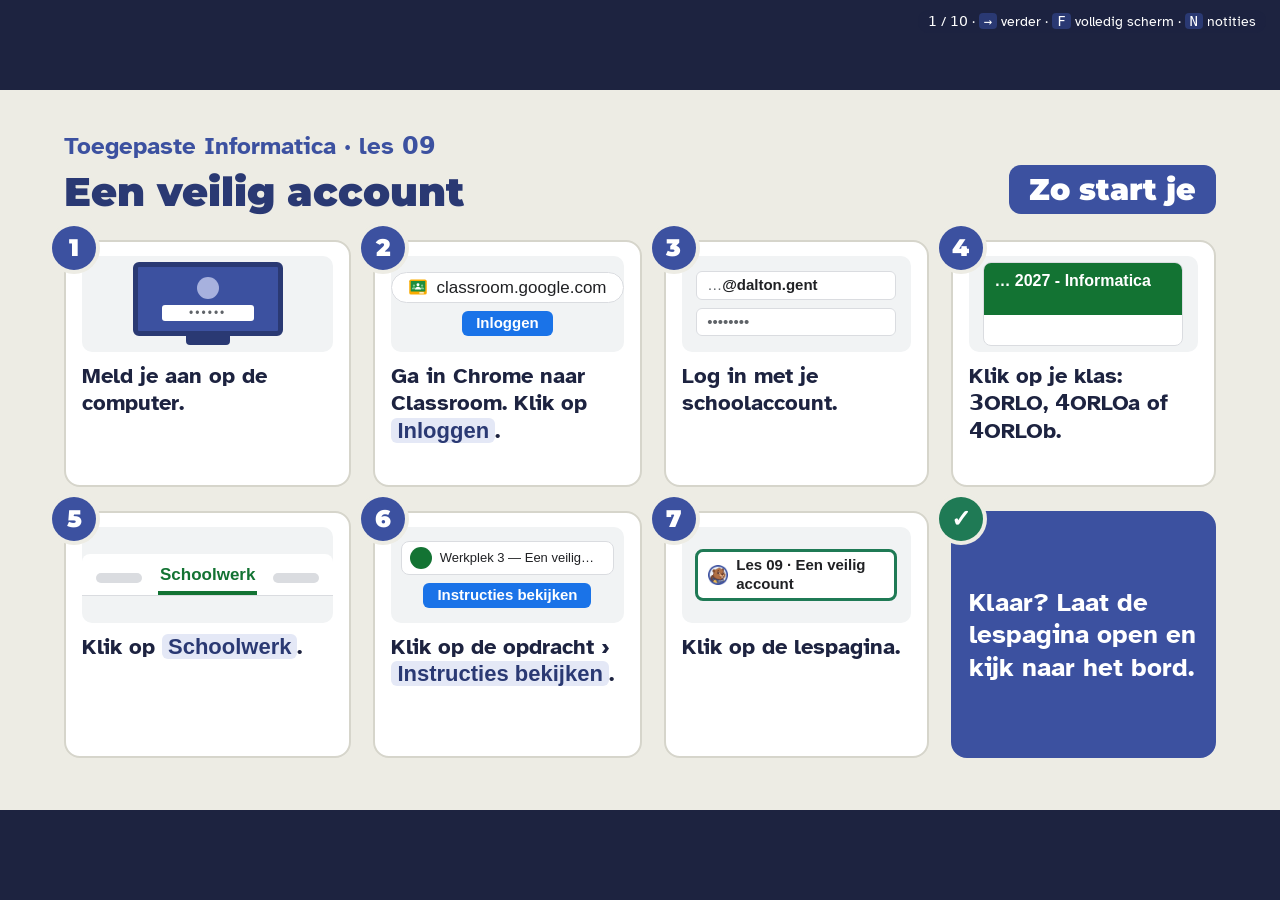
==== presentatie.html @ b1b0ea6b "Les 09 ORLO: Een veilig account (Werkplek 3) Co-Authored-By: Claude Sonnet 5.5 <noreply@anthropic.co" ====
<!DOCTYPE html>
<html lang="nl-BE">
<head>
  <meta charset="UTF-8">
  <meta name="viewport" content="width=device-width, initial-scale=1">
  <title>Een veilig account · dia's · NovaDepot</title>
  <link rel="icon" href="assets/novadepot-icon.svg" type="image/svg+xml">
  <link rel="stylesheet" href="css/slides.css">
  <style>
    .mono { font-family: "Courier New", monospace; font-size: 25px; font-weight: 700; }
    .qhead { font-size: 30px; font-weight: 700; margin: 0 0 6px; }
    .qcol .opt { font-size: 26px; padding: 8px 16px; }
    .qcol .opt .n { width: 46px; height: 46px; font-size: 24px; }
    .steps2 { columns: 2; column-gap: 40px; margin: 0; }
    .steps2 li { font-size: 25px; margin-bottom: 6px; break-inside: avoid; }
    .klok { font-size: 22px; color: #4D5573; }
    .compact .two { flex: 0 0 auto; }
    .compact .panel p { margin-bottom: 10px; }
    .compact .panel p:last-child { margin-bottom: 0; }
    .steps1 { margin: 0; padding-left: 1.2em; }
    .steps1 li { font-size: 27px; margin-bottom: 14px; }
    .steps1 li:last-child { margin-bottom: 0; }
    .toets-foto { width: 100%; height: auto; border-radius: 12px; border: 2px solid #D6D5CB; display: block; }
    .lbl { font-weight: 700; font-size: 22px !important; margin: 0 0 10px; color: var(--navy-deep); }
    .lbl { font-weight: 700; font-size: 22px !important; margin: 0 0 10px; color: var(--navy-deep); }
    .vraag { font-size: 28px !important; font-weight: 700; margin: 0 0 12px; }
    .vond { list-style: none; padding: 0 !important; margin: 0 0 14px; display: grid; gap: 10px; }
    .vond li { display: grid; grid-template-columns: 56px 1fr; gap: 16px; align-items: center; background: #fff; border: 2px solid #D6D5CB; border-radius: 14px; padding: 10px 18px; font-size: 27px !important; margin: 0 !important; }
    .vond .nr { width: 46px; height: 46px; border-radius: 50%; background: var(--navy); color: #fff; font-weight: 700; font-size: 24px; display: flex; align-items: center; justify-content: center; }
    .cijfers { display: grid; grid-template-columns: repeat(3, 1fr); gap: 16px; text-align: center; }
    .cijfers b { display: block; font-family: "Montserrat", Arial, sans-serif; font-size: 54px; line-height: 1.1; }
    .cijfers span { display: block; font-size: 22px; line-height: 1.25; }
    .briefje { display: inline-block; background: #FFE66D; box-shadow: 0 3px 6px rgba(0,0,0,.3); transform: rotate(-2deg); padding: 8px 18px; font-family: "Courier New", monospace; font-weight: 700; font-size: 34px; color: #1F1F1F; }
    .pw { font-family: "Courier New", monospace; font-weight: 700; font-size: 28px; background: #fff; border: 3px solid var(--navy); border-radius: 12px; padding: 4px 14px; display: inline-block; margin: 0 0 8px; }
    .pw.zin { font-size: 27px; }
    .rood { color: #A0372A; font-weight: 700; }
    .groen { color: #1F7A55; font-weight: 700; }
    .sloten { display: grid; gap: 8px; margin: 0; padding: 0 !important; list-style: none; }
    .sloten li { font-size: 25px !important; margin: 0 !important; background: #fff; border: 2px solid #D6D5CB; border-radius: 12px; padding: 8px 16px; }
    .sloten b { color: var(--navy-deep); }
    .dev { background: #fff; border: 2px solid #D6D5CB; border-radius: 12px; font-family: Arial, sans-serif; font-size: 22px; }
    .dev .kop { padding: 8px 16px; font-weight: 700; border-bottom: 2px solid #E1E3EC; }
    .dev .rij { display: flex; align-items: center; gap: 14px; padding: 10px 16px; border-bottom: 1px solid #EEF0F5; }
    .dev .rij:last-child { border-bottom: 0; }
    .dev .ic { width: 30px; height: 22px; border: 3px solid #5F6368; border-radius: 4px; flex: none; }
    .dev .ic.tel { width: 18px; height: 28px; }
    .dev .bal { flex: 1; display: grid; gap: 6px; }
    .dev .bal i { display: block; height: 10px; border-radius: 5px; background: #CBD0DA; width: 55%; }
    .dev .bal i + i { width: 30%; background: #E1E3EC; }
    .dev .nu { font-size: 18px; color: #137333; font-weight: 700; }
    .toets { display: inline-block; font-family: Arial, sans-serif; font-weight: 700; font-size: 34px; border: 3px solid #8B8FA3; border-bottom-width: 7px; border-radius: 12px; background: #fff; padding: 2px 22px; }
  </style>
</head>
<body>
<div class="hud"><span id="counter"></span> · <kbd>→</kbd> verder · <kbd>F</kbd> volledig scherm · <kbd>N</kbd> notities</div>
<div class="deck"><div class="stage">

<!-- 1 · vaste startdia -->
<section class="slide start">
  <div class="start-kop">
    <div>
      <p class="kicker">Toegepaste Informatica · les 09</p>
      <h1>Een veilig account</h1>
    </div>
    <span class="start-zo">Zo start je</span>
  </div>
  <ol class="startroute">
    <li><div class="sr-beeld"><div class="pc-scherm"><span class="pc-avatar"></span><span class="pc-veld">••••••</span></div><div class="pc-voet"></div></div><span class="sr-tekst">Meld je aan op de computer.</span></li>
    <li><div class="sr-beeld"><span class="url-balk"><img class="logo" src="assets/logos/classroom.svg" alt="">classroom.google.com</span><span class="url-knop">Inloggen</span></div><span class="sr-tekst">Ga in Chrome naar Classroom. Klik op <span class="knop">Inloggen</span>.</span></li>
    <li><div class="sr-beeld"><span class="login-veld">…<b>@dalton.gent</b></span><span class="login-veld">••••••••</span></div><span class="sr-tekst">Log in met je schoolaccount.</span></li>
    <li><div class="sr-beeld"><div class="lesgroep"><span class="lesgroep-kop">… 2027 - Informatica</span></div></div><span class="sr-tekst">Klik op je klas: 3ORLO, 4ORLOa of 4ORLOb.</span></li>
    <li><div class="sr-beeld"><div class="tabs"><span class="tab-grijs"></span><span class="tab-aan">Schoolwerk</span><span class="tab-grijs"></span></div></div><span class="sr-tekst">Klik op <span class="knop">Schoolwerk</span>.</span></li>
    <li><div class="sr-beeld"><span class="opdr-rij"><span class="opdr-ic"></span>Werkplek 3 — Een veilig…</span><span class="opdr-link">Instructies bekijken</span></div><span class="sr-tekst">Klik op de opdracht › <span class="knop">Instructies bekijken</span>.</span></li>
    <li><div class="sr-beeld"><span class="bijl-chip aan"><img class="logo" src="assets/logos/lespagina.webp" alt="">Les 09 · Een veilig account</span></div><span class="sr-tekst">Klik op de lespagina.</span></li>
    <li class="klaar">Klaar? Laat de lespagina open en kijk naar het bord.</li>
  </ol>
  <template class="note">
    <p><strong>Lesstart (0–2'). De vaste startdia</strong> (sinds 09-10-2026, elke les dezelfde, voor alle klassen). Laat ze op het bord staan terwijl de leerlingen aanmelden.</p>
    <p>Het <strong>wachtwoord van de computers</strong> staat niet op de dia: de dia's staan openbaar online. Zeg het, of schrijf het op het bord. Vandaag gaat het over wachtwoorden: dat is een mooi moment om te zeggen dat het wachtwoord van de computer van de school niet op een briefje hoort.</p>
    <p>Ga verder als de meesten de lespagina open hebben.</p>
  </template>
</section>

<section class="slide met-mascotte" data-answer>
  <img class="mascotte" src="assets/mascotte/dalton_denken.webp" alt="" width="240" height="240">
  <p class="kicker">Lesstart · 3 minuten</p>
  <h2>Weet je het nog?</h2>
  <div class="two" style="grid-template-columns: 330px 1fr">
    <div class="panel">
      <p class="lbl">Les 07 · je klassement</p>
      <p style="font-size:26px">Een nieuwe leveringsbon komt binnen op <strong>20 oktober 2026</strong>, van Bakkerij Korstjes.</p>
    </div>
    <div class="qcol">
      <p class="qhead">Welke naam past in je klassement?</p>
      <div class="opts">
        <div class="opt"><span class="n">A</span>20-10-2026 Leveringsbon - Bakkerij Korstjes</div>
        <div class="opt right"><span class="n">B</span>2026-10-20 Leveringsbon - Bakkerij Korstjes</div>
        <div class="opt"><span class="n">C</span>Leveringsbon - Bakkerij Korstjes 20 oktober</div>
      </div>
    </div>
  </div>
  <p class="answer">Jaar-maand-dag vooraan: dan staat de nieuwste bon bovenaan.</p>
  <template class="note">
    <p><strong>Lesstart (3'), ophalen uit les 07.</strong> Iedereen antwoordt tegelijk met vingers: 1, 2 of 3 vingers voor A, B of C. Druk daarna op → voor het antwoord.</p>
    <p>Wie A kiest: <em>"Staat de nieuwste bon dan bovenaan, met Z tot A?"</em> Wie C kiest: <em>"Waar leest Drive eerst?"</em> (Links, teken per teken.)</p>
    <p><strong>De brug naar vandaag</strong>: <em>"Je klassement staat in je Drive. Wie kan erbij? Jij, en iedereen die in jouw account raakt. Daarover gaat het vandaag."</em></p>
  </template>
</section>

<section class="slide met-mascotte">
  <img class="mascotte" src="assets/mascotte/dalton_wijzen_links.webp" alt="" width="240" height="240">
  <p class="kicker">Ik doe · dia 1 van 4</p>
  <h2>Wat kan je straks?</h2>
  <ul class="rules">
    <li>Je maakt een <strong>wachtwoordzin</strong> van minstens 15 tekens.</li>
    <li>Je legt uit waarom je <strong>overal een ander</strong> wachtwoord gebruikt.</li>
    <li>Je legt uit wat <strong>tweestapsverificatie</strong> doet.</li>
    <li>Je weet hoe je <strong>uitlogt</strong> en je computer <strong>vergrendelt</strong>, en wat je doet als je account gehackt is.</li>
  </ul>
  <p class="klok" style="margin-top:6px">Ik leg 5 minuten uit. Daarna werk jij zelfstandig met de lespagina, en kom ik bij jou langs.</p>
  <template class="note">
    <p><strong>Ik doe, 0'30".</strong> Lesdoel voorlezen, niet toelichten. Zeg er meteen bij dat de uitleg maar vijf minuten duurt en dat alles daarna op de lespagina staat. Zeg ook: <em>"Vandaag typt niemand een echt wachtwoord. Nergens."</em></p>
  </template>
</section>

<section class="slide ">
  <p class="kicker">Ik doe · dia 2 van 4</p>
  <h2>De veiligheidsronde van Sara</h2>
  <ul class="vond">
    <li><span class="nr">1</span><span>Op de magazijn-pc kleeft een briefje met het wachtwoord: <span class="briefje" style="font-size:26px;padding:2px 12px">Nova2026!</span></span></li>
    <li><span class="nr">2</span><span>Tom gebruikt <strong>hetzelfde</strong> wachtwoord ook voor zijn e-mail.</span></li>
    <li><span class="nr">3</span><span>Op de tablet aan de laadkaai staat Toms account <strong>nog open</strong>.</span></li>
  </ul>
  <div class="panel navy reveal-item">
    <p style="font-size:23px;margin-bottom:10px">Vlaamse jongeren (Apenstaartjaren 2026):</p>
    <div class="cijfers"><div><b>78 %</b><span>kiest een sterk wachtwoord</span></div><div><b>24 %</b><span>gebruikt overal een ander</span></div><div><b>40 %</b><span>gebruikt tweestapsverificatie</span></div></div>
  </div>
  <template class="note">
    <p><strong>Ik doe, 1'.</strong> Lees de drie vondsten van Sara voor. Vraag: <em>"Wat is hier mis?"</em> Laat twee leerlingen antwoorden.</p>
    <p>Druk op →: de cijfers. <em>"78 procent zegt dat ze een sterk wachtwoord kiezen. Maar maar 24 procent gebruikt overal een ander, en 40 procent tweestapsverificatie. Een sterk wachtwoord alleen is dus niet genoeg."</em> (Apenstaartjaren 2026, p. 71–72, jongeren.)</p>
  </template>
</section>

<section class="slide compact">
  <p class="kicker">Ik doe · dia 3 van 4 · demo</p>
  <h2 style="margin-bottom:10px">Een wachtwoord dat sterk is</h2>
  <div class="two" style="grid-template-columns: 1fr 1fr; align-items: start">
    <div class="panel">
      <p class="bad-label">Het briefje</p>
      <p class="pw">Nova2026!</p>
      <ul style="margin:0;padding-left:1.1em">
        <li style="font-size:22px"><span class="rood">9 tekens</span>: te kort</li>
        <li style="font-size:22px">bedrijfsnaam + jaartal: probeert een computer <strong>eerst</strong></li>
      </ul>
    </div>
    <div class="panel reveal-item">
      <p class="good-label">Een wachtwoordzin</p>
      <p class="pw zin">Drie groene vorken dansen op pallet 7!</p>
      <ul style="margin:0;padding-left:1.1em">
        <li style="font-size:22px"><span class="groen">38 tekens</span>, 6 woorden</li>
        <li style="font-size:22px">geen naam of jaartal, en alleen jij kent hem</li>
      </ul>
    </div>
  </div>
  <div class="panel reveal-item" style="margin-top:8px">
    <p style="font-size:22px;margin:0 0 6px">4 cijfers: <strong>10 000</strong> mogelijkheden, ze zijn meteen allemaal geprobeerd.<br>4 woorden uit 10 000 woorden: een <strong>1 met 16 nullen</strong>.</p>
    <p class="rood" style="font-size:22px;margin:0">Een echt wachtwoord schrijf je nooit op. Ook niet in je werkdocument.</p>
  </div>
  <template class="note">
    <p><strong>Ik doe, 2' — hardop denkend.</strong> Dit is rij 1 van deel 1 in het werkdocument. <em>"Ik tel de tekens: N-o-v-a is vier, 2026 is acht, het uitroepteken is negen. Te kort, minstens 15. En het is de naam van het bedrijf en een jaartal: dat probeert een computer als eerste."</em></p>
    <p>Druk op →: de wachtwoordzin. Tel luidop de tekens van <em>Drie groene vorken dansen op pallet 7!</em> (38; spaties en teken tellen mee). <em>"Een rare zin, vier woorden of meer, een cijfer of teken. Alleen ik ken hem."</em></p>
    <p>Druk op →: het getal. <em>"Vier cijfers is 10 000 mogelijkheden: een computer probeert ze meteen allemaal. Vier woorden uit 10 000 woorden is een 1 met 16 nullen."</em> (TC KS3 Cybersecurity, brute force.)</p>
    <p><strong>Zeg duidelijk</strong>: dit voorbeeld is van NovaDepot, jullie gebruiken het nergens als echt wachtwoord. Een echt wachtwoord schrijf je nooit op, ook niet in het werkdocument.</p>
  </template>
</section>

<section class="slide compact">
  <p class="kicker">Ik doe · dia 4 van 4 · demo</p>
  <h2>Twee sloten, en uitloggen</h2>
  <div class="two" style="grid-template-columns: 1.05fr 1fr; align-items: start">
    <div>
      <ul class="sloten">
        <li>Een tweede slot op de deur: <strong>twee verschillende</strong> bewijzen</li>
        <li><b>weet</b>: wachtwoord, pincode</li>
        <li><b>heb</b>: een code op je gsm</li>
        <li><b>ben</b>: vingerafdruk, gezicht</li>
      </ul>
    </div>
    <div class="dev" role="img" aria-label="Tekening van de lijst Je apparaten in een Google-account: een computer die Deze computer heet, een andere computer en een telefoon. Namen en plaatsen zijn afgedekt.">
      <div class="kop">Je apparaten</div>
      <div class="rij"><span class="ic"></span><span class="bal"><i></i><i></i></span><span class="nu">Deze computer</span></div>
      <div class="rij"><span class="ic"></span><span class="bal"><i></i><i></i></span><span>&#8250;</span></div>
      <div class="rij"><span class="ic tel"></span><span class="bal"><i></i><i></i></span><span>&#8250;</span></div>
    </div>
  </div>
  <div class="panel reveal-item" style="margin-top:14px;display:flex;align-items:center;gap:20px">
    <span class="toets">Windows</span><span style="font-size:34px;font-weight:700">+</span><span class="toets">L</span>
    <span style="font-size:26px">Even weg? Je computer gaat op slot.</span>
  </div>
  <template class="note">
    <p><strong>Ik doe, 1'30".</strong> Eerst de sloten: <em>"Een wachtwoord is een slot. Met tweestapsverificatie komt er een tweede slot op de deur, en dat is iets anders: iets wat je hebt of bent, niet nog een wachtwoord."</em></p>
    <p>De lijst met toestellen: <em>"In je Google-account, op google.com/devices, zie je op welke toestellen je bent ingelogd. Staat er een toestel dat niet van jou is, dan klik je erop en kies je Uitloggen."</em> Toon dit <strong>niet live met je eigen account</strong>: je toestellen en plaatsen staan erin. De dia heeft een tekening.</p>
    <p>Druk op →: <strong>Windows + L</strong>. Doe het <strong>live</strong> op je eigen computer: het scherm gaat op slot. Meld je weer aan. Zeg: <em>"Een tabblad sluiten is geen uitloggen. En even weg? Windows + L."</em></p>
  </template>
</section>

<section class="slide " data-answer>
  <p class="kicker">Controle · iedereen antwoordt</p>
  <h2>Waar of niet waar?</h2>
  <div class="qcol">
    <p class="qhead">"Met een sterk en lang wachtwoord is mijn account altijd veilig."</p>
    <div class="opts">
      <div class="opt"><span class="n">A</span>Waar: lang is genoeg.</div>
      <div class="opt right"><span class="n">B</span>Niet waar: je hebt ook tweestapsverificatie en overal een ander wachtwoord nodig.</div>
      <div class="opt"><span class="n">C</span>Niet waar: een kort wachtwoord is veiliger, dat onthoud je beter.</div>
    </div>
  </div>
  <p class="answer">Een lang wachtwoord is nodig, maar niet genoeg: ook tweestapsverificatie, en overal een ander wachtwoord.</p>
  <template class="note">
    <p><strong>Controle (1'). Iedereen antwoordt tegelijk</strong>: 1, 2 of 3 vingers voor A, B of C. Kijk rond en onthoud wie A of C toont. (De vraag is van Safeonweb zelf.)</p>
    <p>Wie A kiest, denkt dat een sterk wachtwoord genoeg is: <em>"Wat als iemand je wachtwoord toch ziet, op een briefje of op een andere site?"</em> Wie C kiest: <em>"Wat is sneller geraden, 9 tekens of 38?"</em></p>
    <p>Druk op → voor het antwoord. Wie A of C toonde, komt zo meteen 3 tot 5 minuten bij je.</p>
  </template>
</section>

<section class="slide ">
  <p class="kicker">Samen · 3 minuten</p>
  <h2>Iedereen doet stap 1</h2>
  <div class="panel">
    <ol class="steps1">
      <li>Open de lespagina. Klik op <strong>Stap 1 · Klaarzetten</strong>.</li>
      <li>Open je werkdocument en lees het kader: wat vond Sara?</li>
      <li>Klaar? Steek je <strong>duim</strong> op.</li>
    </ol>
  </div>
  <template class="note">
    <p><strong>Samen (3').</strong> Iedereen doet stap 1 tegelijk. Loop rond en kijk naar de schermen: het werkdocument open, met de naam van de leerling in de titel?</p>
    <p>Duim op bij de meesten: ga naar de volgende dia. Wie op de controlevraag fout had of hier vastloopt, blijft 3 tot 5 minuten bij je. De rest begint aan stap 2.</p>
    <p>Zeg één zin over <em>Stap voor stap</em> / <em>Kort</em>: <em>"Weet je niet hoe het moet? Laat Stap voor stap aan, dan zie je elk klein stapje met een beeld. Kan je het al? Kies Kort."</em> En: <em>"Typ nooit een echt wachtwoord, ook niet in je werkdocument."</em></p>
  </template>
</section>

<section class="slide compact met-mascotte">
  <img class="mascotte" src="assets/mascotte/dalton_laptop.webp" alt="" width="240" height="240">
  <p class="kicker">Keuzewerktijd · <span class="eindtijd">40 minuten</span></p>
  <h2>Zo werk je verder</h2>
  <div class="two" style="grid-template-columns: 1.6fr 1fr">
    <div>
      <ol class="steps1 kloklijst" data-lesmomenten="2026-10-20/14.35/15.25/4ORLOb/8;2026-10-20/15.25/16.15/3ORLO/9;2026-10-21/11.15/12.05/4ORLOa/4" data-beltijden="8.25-9.15 9.15-10.05 10.25-11.15 11.15-12.05 12.05-12.55 13.45-14.35 14.35-15.25 15.25-16.15 16.15-17.05">
        <li data-min="3" data-samen>Klaarzetten <span class="klok tijd">samen &#10003;</span></li>
        <li data-min="10">Het briefje <span class="klok tijd">10'</span></li>
        <li data-min="8">Overal hetzelfde <span class="klok tijd">8'</span></li>
        <li data-min="9">De tablet aan de laadkaai <span class="klok tijd">9'</span></li>
        <li data-min="10">Gehackt? Controleren en inleveren <span class="klok tijd">10'</span></li>
      </ol>
    </div>
    <div class="panel navy">
      <p style="font-size:25px"><strong>Vast?</strong></p>
      <p style="font-size:26px">1. <em>Toon stapjes</em><br>2. Je buur<br>3. Ik</p>
      <p style="margin-top:14px;font-size:22px">Vink af in de <strong>checklist</strong>.</p>
    </div>
  </div>
  <p class="klok" style="margin-top:18px;font-size:25px">
    <strong>Alles staat in de opdracht in <span class="met-logo"><img class="logo" src="assets/logos/classroom.svg" alt="">Google Classroom</span></strong> <em>Werkplek 3 — Een veilig account</em>: de lespagina en je werkdocument.
    Je levert alleen je <strong>werkdocument</strong> in.<br>Adres: jonasdaltongent.github.io/Account-NovaDepot/<!-- PAS AAN --></p>
  <template class="note">
    <p><strong>Keuzewerktijd.</strong> Laat deze dia staan zolang ze werken. <strong>De kloktijden</strong> komen uit de planning: buiten de les toont de dia de uren van het geplande lesmoment (met de dag en de klas erbij); tijdens dat lesmoment rekent ze vanaf nu tot de bel, min 1 minuut voor de exitvraag. Stap 1 is al samen gedaan (dia 8). Te vroeg getoond, of geef je de les op een ander uur? Druk op <strong>T</strong>.</p>
    <p>Eerste rondgang: heeft iedereen het <strong>eigen</strong> werkdocument open (de naam in de titel)? Typt niemand een echt wachtwoord? Tweede rondgang, rond stap 4: opent google.com/devices? Vraagt Google het wachtwoord? Dan gaat de leerling verder met deel 3 zonder iets te klikken.</p>
    <p>Denkvragen: <em>"Tel je tekens eens luidop."</em> · <em>"Wat heeft een dief nog nodig als tweestapsverificatie aan staat?"</em> · <em>"Wat is het verschil tussen een tabblad sluiten en uitloggen?"</em></p>
    <p><strong>Vergeet niet</strong> het adres op deze dia aan te passen als de repository anders heet.</p>
  </template>
</section>

<section class="slide met-mascotte" data-answer>
  <img class="mascotte" src="assets/mascotte/dalton_hulp.webp" alt="" width="240" height="240">
  <p class="kicker">Afsluiten · laatste minuut</p>
  <h2 style="margin-bottom:10px">Eén vraag voor je vertrekt</h2>
  <div class="qcol">
    <p class="qhead">Iemand kent jouw wachtwoord. Wat houdt hem nog tegen?</p>
    <div class="opts">
      <div class="opt"><span class="n">A</span>Een langer wachtwoord</div>
      <div class="opt right"><span class="n">B</span>Tweestapsverificatie</div>
      <div class="opt"><span class="n">C</span>Je tabblad sluiten</div>
    </div>
  </div>
  <p class="answer">Tweestapsverificatie: hij kent je wachtwoord, maar niet je tweede bewijs.</p>
  <p style="margin-top:6px;font-size:25px"><strong>Vertrek je? Log uit, of druk op Windows + L.</strong><br>Volgende les: <strong>de zakelijke e-mail</strong>.</p>
  <template class="note">
    <p><strong>Afsluiting, laatste minuut van de keuzewerktijd.</strong> Laat twee of drie leerlingen antwoorden, en druk dan op → voor het antwoord. Wie A kiest, denkt nog dat een sterk wachtwoord genoeg is: onthoud wie dat is, en begin er volgende keer mee.</p>
    <p>Zeg mondeling dat wie niet klaar is, toch inlevert.</p>
    <p><strong>Vertrekken:</strong> iedereen logt uit, of drukt op Windows + L. Dat mag elke les het einde zijn.</p>
    <p>Na de les: kijk in de werkdocumenten of iemand een echt wachtwoord typte (meteen laten wissen en veranderen), en of iedereen tweestapsverificatie kan uitleggen.</p>
  </template>
</section>

</div></div>
<div class="notes" id="notes"></div>
<script src="js/slides.js"></script>
</body>
</html>
---- css/slides.css ----
/* Klassikale dia's · NovaDepot · Les 09 Een veilig account — beamer, 16:9 */
@font-face { font-family: "Atkinson"; src: url("../assets/fonts/atkinson-regular.woff2") format("woff2"); font-weight: 400; }
@font-face { font-family: "Atkinson"; src: url("../assets/fonts/atkinson-bold.woff2") format("woff2"); font-weight: 700; }
/* Atkinson tekent de nul met een schuine streep (lijkt op Ø). Cijfers daarom uit een systeemlettertype. */
@font-face { font-family: "Atkinson"; src: local("Segoe UI"), local("SegoeUI"), local("Arial"), local("Helvetica"), local("DejaVu Sans"); font-weight: 400; unicode-range: U+0030-0039; }
@font-face { font-family: "Atkinson"; src: local("Segoe UI Bold"), local("SegoeUI-Bold"), local("Arial Bold"), local("Arial-BoldMT"), local("Helvetica Bold"), local("DejaVu Sans Bold"); font-weight: 700; unicode-range: U+0030-0039; }
@font-face { font-family: "Atkinson"; src: local("Segoe UI"), local("Arial"), local("Helvetica"), local("Roboto"); font-weight: 400; unicode-range: U+0030-0039; }
@font-face { font-family: "Atkinson"; src: local("Segoe UI Bold"), local("Arial Bold"), local("Arial-BoldMT"), local("Roboto Bold"); font-weight: 700; unicode-range: U+0030-0039; }
@font-face { font-family: "Montserrat"; src: url("../assets/fonts/montserrat-heavy.woff2") format("woff2"); font-weight: 700 900; }

:root { --navy:#3C51A0; --navy-deep:#2A3973; --peri:#A7B1DE; --peri-soft:#E4E8F6; --blush:#FCD6CF; --blush-soft:#FEF0EC; --sand:#EDECE4; --ink:#1D2340; --muted:#4D5573; --ok:#1F7A55; --ok-soft:#E3F3EB; --warn:#A0372A; }
* { box-sizing: border-box; }
html, body { margin: 0; height: 100%; background: #1D2340; font-family: "Atkinson", Verdana, sans-serif; color: var(--ink); overflow: hidden; }

/* place-content: center houdt het podium ook in het midden als het scherm kleiner is dan 1280x720;
   zonder viel dan rechts of onderaan een strook van de dia weg */
.deck { position: absolute; inset: 0; display: grid; place-items: center; place-content: center; }
.stage { width: 1280px; height: 720px; position: relative; transform-origin: center center; }
.slide { position: absolute; inset: 0; background: var(--sand); display: none; padding: 56px 72px 64px; flex-direction: column; }
.slide.active { display: flex; }
.slide h1, .slide h2 { font-family: "Montserrat", Arial, sans-serif; color: var(--navy-deep); margin: 0 0 24px; line-height: 1.1; }
.slide h1 { font-size: 64px; font-weight: 900; }
.slide h2 { font-size: 44px; font-weight: 800; }
.slide p, .slide li { font-size: 30px; line-height: 1.4; }
.slide ul, .slide ol { margin: 0; padding-left: 1.2em; }
.slide li { margin-bottom: 10px; }
.kicker { font-weight: 700; color: var(--navy); font-size: 24px !important; margin: 0 0 8px; }
.foot { position: absolute; left: 72px; right: 72px; bottom: 22px; display: flex; justify-content: space-between; align-items: center; font-size: 16px; color: var(--muted); }
.foot img { height: 30px; }
.slide.title { background: var(--navy); color: #fff; justify-content: center; }
.slide.title h1 { color: #fff; font-size: 76px; }
.slide.title p { color: var(--peri-soft); }
.slide.title .logos { display: flex; gap: 28px; align-items: center; margin-top: 40px; }
.slide.title .logos img { background: #fff; border-radius: 14px; padding: 10px 16px; height: 86px; }
.slide.title .sail { position: absolute; right: 90px; bottom: 90px; width: 260px; }

.two { display: grid; grid-template-columns: 1fr 1fr; gap: 36px; flex: 1; min-height: 0; }
.panel { background: #fff; border-radius: 16px; padding: 24px 28px; border: 2px solid #D6D5CB; }
.panel.navy { background: var(--navy); color: #fff; border-color: var(--navy); }
.tag { display: inline-block; font-family: "Montserrat", Arial, sans-serif; font-weight: 900; font-size: 28px; background: var(--navy); color: #fff; border-radius: 10px; padding: 2px 14px; margin-bottom: 12px; }

/* nagemaakte documenten */
.paper { background: #fff; border: 1px solid #C9C8BE; box-shadow: 0 8px 24px rgba(29,35,64,.15); padding: 26px 30px; font-family: Arial, sans-serif; font-size: 20px; line-height: 1.5; height: 100%; overflow: hidden; }
.paper p { font-size: 20px; margin: 0; line-height: 1.5; }
.paper .gap { height: 14px; }
.pil { color: var(--navy); font-weight: 700; }
.dot { color: var(--navy); font-weight: 700; }
.bad-label, .good-label { font-weight: 700; font-size: 22px; margin-bottom: 8px; }
.bad-label { color: var(--warn); }
.good-label { color: var(--ok); }

/* vragen met onthulling */
.opts { display: grid; gap: 14px; margin-top: 10px; }
.opt { display: flex; align-items: center; gap: 18px; background: #fff; border: 3px solid #D6D5CB; border-radius: 14px; padding: 12px 20px; font-size: 30px; }
.opt .n { font-family: "Montserrat", Arial, sans-serif; font-weight: 900; width: 54px; height: 54px; border-radius: 50%; display: grid; place-items: center; background: var(--peri-soft); color: var(--navy); flex-shrink: 0; }
.slide.revealed .opt.right { border-color: var(--ok); background: var(--ok-soft); }
.slide.revealed .opt.right .n { background: var(--ok); color: #fff; }
.answer { display: none; margin-top: 18px; font-size: 26px; font-weight: 700; color: var(--ok); }
.slide.revealed .answer { display: block; }
.hand { font-size: 24px !important; color: var(--muted); }

.reveal-item { visibility: hidden; }
.reveal-item.shown { visibility: visible; }

.rules { counter-reset: r; list-style: none; padding: 0 !important; }
.rules li { counter-increment: r; position: relative; padding-left: 78px; min-height: 60px; margin-bottom: 18px; }
.rules li::before { content: counter(r); position: absolute; left: 0; top: -2px; width: 56px; height: 56px; border-radius: 50%; background: var(--navy); color: #fff; font-family: "Montserrat", Arial, sans-serif; font-weight: 900; font-size: 28px; display: grid; place-items: center; }

.style-table { width: 100%; border-collapse: collapse; background: #fff; border: 4px solid var(--navy); }
.style-table th, .style-table td { text-align: left; font-size: 27px; padding: 10px 18px; border-bottom: 2px solid var(--peri-soft); }
.style-table th { background: var(--peri-soft); color: var(--navy-deep); width: 36%; }

.toolbar { display: flex; flex-wrap: wrap; gap: 10px; align-items: center; background: #EEF1FA; border: 2px solid #C7CDE6; border-radius: 40px; padding: 12px 18px; font-family: Arial, sans-serif; font-size: 26px; }
.toolbar span { background: #fff; border: 2px solid #D5D9EA; border-radius: 8px; padding: 4px 12px; }

.help-row { display: flex; gap: 16px; margin-top: 18px; }
.help-row div { flex: 1; background: #fff; border-radius: 14px; padding: 14px 16px; font-size: 24px; font-weight: 700; text-align: center; border: 2px solid var(--peri); }
.help-row b { display: block; font-family: "Montserrat", Arial, sans-serif; font-size: 34px; color: var(--navy); }

/* ---------- Vaste startdia "Zo start je" (dia 1, sinds 09-10-2026, _afspraken/presentatie.md) ----------
   Zeven tegels met een tekening (HTML en CSS) en een achtste "Klaar?". Alleen de lestitel, de
   lesgroep en de titel van de opdracht veranderen per les. Geen wachtwoord op de dia: ze is openbaar. */
.slide.start { padding: 40px 64px 52px; }
.start-kop { display: flex; align-items: flex-end; justify-content: space-between; gap: 28px; margin-bottom: 26px; }
.start-kop .kicker { margin: 0 0 6px; }
.start-kop h1 { font-size: 40px; margin: 0; }
.start-zo { font-family: "Montserrat", Arial, sans-serif; font-weight: 900; font-size: 30px; color: #fff; background: var(--navy); border-radius: 12px; padding: 6px 20px; white-space: nowrap; }
.startroute { list-style: none; counter-reset: sr; margin: 0; padding: 0 !important; display: grid; grid-template-columns: repeat(4, 1fr); grid-auto-rows: 1fr; gap: 24px 22px; flex: 1; min-height: 0; }
.startroute li { counter-increment: sr; position: relative; margin: 0; background: #fff; border: 2px solid #D6D5CB; border-radius: 16px; padding: 14px 16px 12px; display: flex; flex-direction: column; gap: 10px; font-size: 22px; line-height: 1.25; font-weight: 700; }
.startroute li::before { content: counter(sr); position: absolute; top: -16px; left: -14px; width: 44px; height: 44px; border-radius: 50%; background: var(--navy); color: #fff; font-family: "Montserrat", Arial, sans-serif; font-weight: 900; font-size: 24px; display: grid; place-items: center; box-shadow: 0 0 0 4px var(--sand); }
.startroute li.klaar { background: var(--navy); border-color: var(--navy); color: #fff; justify-content: center; font-size: 26px; }
.startroute li.klaar::before { content: "✓"; background: var(--ok); }
.sr-tekst { display: block; }
.startroute .knop { font-family: Arial, sans-serif; background: var(--peri-soft); color: var(--navy-deep); border-radius: 6px; padding: 0 6px; white-space: nowrap; }
.sr-beeld { height: 96px; flex-shrink: 0; border-radius: 10px; background: #F1F3F4; display: flex; flex-direction: column; align-items: center; justify-content: center; gap: 8px; overflow: hidden; font-family: Arial, sans-serif; font-weight: 400; }
/* 1 · de computer */
.pc-scherm { width: 150px; height: 74px; border: 5px solid var(--navy-deep); border-radius: 6px; background: var(--navy); display: flex; flex-direction: column; align-items: center; justify-content: center; gap: 6px; }
.pc-avatar { width: 22px; height: 22px; border-radius: 50%; background: var(--peri); }
.pc-veld { width: 92px; height: 16px; border-radius: 3px; background: #fff; color: #5F6368; font-size: 12px; line-height: 16px; text-align: center; letter-spacing: 2px; }
.pc-voet { width: 44px; height: 9px; margin-top: -8px; background: var(--navy-deep); border-radius: 0 0 4px 4px; }
/* 2 · de adresbalk */
.url-balk { background: #fff; border: 1px solid #DADCE0; border-radius: 99px; padding: 4px 16px; font-size: 17px; color: #202124; }
.url-knop, .opdr-link { background: #1A73E8; color: #fff; border-radius: 6px; padding: 3px 14px; font-size: 15px; font-weight: 700; }
/* 3 · aanmelden */
.login-veld { width: 200px; background: #fff; border: 1px solid #DADCE0; border-radius: 6px; padding: 4px 10px; font-size: 15px; color: #5F6368; }
.login-veld b { color: #202124; }
/* 4 · de lesgroep */
.lesgroep { width: 200px; height: 84px; border-radius: 8px; background: #fff; border: 1px solid #DADCE0; overflow: hidden; }
.lesgroep-kop { display: block; height: 52px; background: #137333; color: #fff; font-size: 16px; font-weight: 700; padding: 8px 10px; }
/* 5 · de tabbladen */
.tabs { display: flex; align-items: flex-end; gap: 16px; background: #fff; border-bottom: 1px solid #DADCE0; padding: 10px 14px 0; border-radius: 8px 8px 0 0; }
.tab-grijs { width: 46px; height: 10px; margin-bottom: 12px; border-radius: 5px; background: #DADCE0; }
.tab-aan { font-size: 17px; font-weight: 700; color: #137333; border-bottom: 4px solid #137333; padding: 0 2px 6px; }
/* 6 · de opdracht */
.opdr-rij { display: flex; align-items: center; gap: 8px; width: 92%; background: #fff; border: 1px solid #DADCE0; border-radius: 8px; padding: 5px 8px; font-size: 13px; color: #202124; }
.opdr-ic { width: 22px; height: 22px; flex-shrink: 0; border-radius: 50%; background: #137333; }
/* 7 · de bijlagen */
.bijl-chip { width: 88%; display: flex; align-items: center; gap: 8px; background: #fff; border: 1px solid #DADCE0; border-radius: 8px; padding: 4px 10px; font-size: 15px; color: #5F6368; }
.bijl-chip.aan { border: 3px solid var(--ok); color: #202124; font-weight: 700; }
.bijl-ic { width: 18px; height: 18px; flex-shrink: 0; border-radius: 4px; background: var(--peri); }
.bijl-chip.aan .bijl-ic { background: var(--navy); }

/* ---------- Mascotte (sinds 10-10-2026, _afspraken/vormgeving-en-techniek.md) ----------
   Rechtsonder; .met-mascotte houdt de tekst links ervan. Versiering, dus alt="". Nooit op dia 1. */
.slide.met-mascotte { padding-right: 300px; }
.slide .mascotte { position: absolute; right: 40px; bottom: 24px; width: 240px; height: 240px; pointer-events: none; }

/* sprekersnotities */
.notes { display: none; position: fixed; left: 0; right: 0; bottom: 0; max-height: 38vh; overflow: auto; background: #fff; border-top: 5px solid var(--blush); padding: 14px 22px; font-size: 17px; line-height: 1.5; z-index: 5; }
body.show-notes .notes { display: block; }
.notes h3 { margin: 0 0 6px; font-family: "Montserrat", Arial, sans-serif; color: var(--navy-deep); font-size: 16px; }
.hud { position: fixed; top: 10px; right: 14px; color: #fff; background: rgba(29,35,64,.75); padding: 3px 10px; border-radius: 99px; font-size: 14px; z-index: 6; }
.hud kbd { background: #2A3973; border-radius: 4px; padding: 0 5px; color: #fff; }
body.show-notes .hud, body:fullscreen .hud { display: none; }

/* kloktijden op Zo werk je verder (sinds 11-10-2026): js/slides.js rekent ze uit */
.kloklijst .tijd { font-size: 26px; font-weight: 700; color: var(--navy); margin-left: .35em; white-space: nowrap; }
.kloklijst li[data-samen] .tijd { color: var(--ok); }

/* Logo's (sinds 11-10-2026, _afspraken/vormgeving-en-techniek.md) */
.logo { width: 1em; height: 1em; flex-shrink: 0; vertical-align: -.12em; object-fit: contain; }
.url-balk { display: inline-flex; align-items: center; gap: 8px; }
.url-balk .logo, .bijl-chip .logo { width: 20px; height: 20px; }
.met-logo { white-space: nowrap; }
.met-logo .logo { margin-right: .25em; }
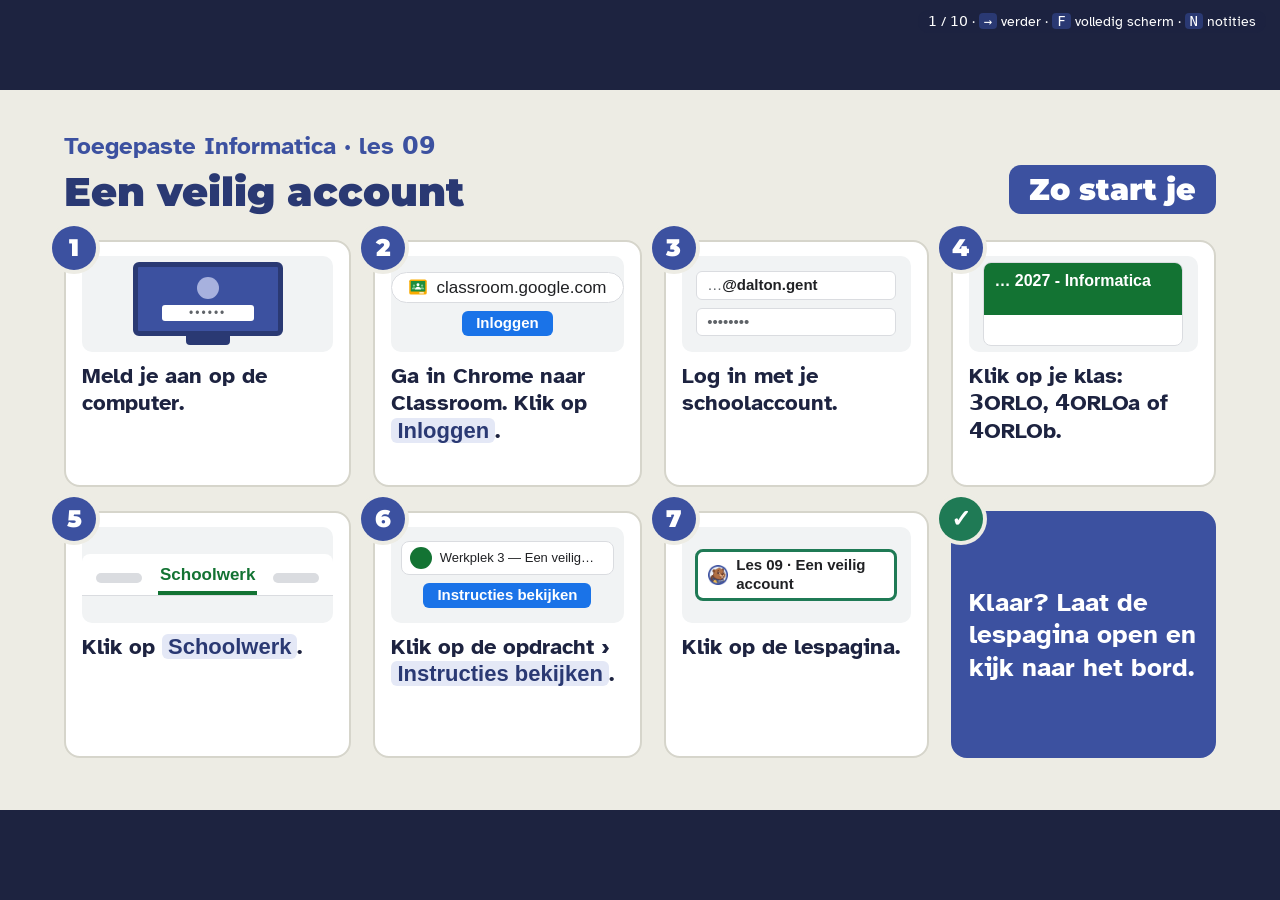
==== commit 664d83ff: "Echte schermafbeeldingen van Je apparaten, de wachtwoordvraag en Uitloggen (leerlingaccount) Samen m" ====
--- a/presentatie.html
+++ b/presentatie.html
@@ -155,9 +155,9 @@
     </div>
     <div class="panel reveal-item">
       <p class="good-label">Een wachtwoordzin</p>
-      <p class="pw zin">Drie groene vorken dansen op pallet 7!</p>
+      <p class="pw zin">7 blauwe heftrucks eten soep!</p>
       <ul style="margin:0;padding-left:1.1em">
-        <li style="font-size:22px"><span class="groen">38 tekens</span>, 6 woorden</li>
+        <li style="font-size:22px"><span class="groen">29 tekens</span>: 4 woorden, een cijfer en een teken</li>
         <li style="font-size:22px">geen naam of jaartal, en alleen jij kent hem</li>
       </ul>
     </div>
@@ -168,7 +168,7 @@
   </div>
   <template class="note">
     <p><strong>Ik doe, 2' — hardop denkend.</strong> Dit is rij 1 van deel 1 in het werkdocument. <em>"Ik tel de tekens: N-o-v-a is vier, 2026 is acht, het uitroepteken is negen. Te kort, minstens 15. En het is de naam van het bedrijf en een jaartal: dat probeert een computer als eerste."</em></p>
-    <p>Druk op →: de wachtwoordzin. Tel luidop de tekens van <em>Drie groene vorken dansen op pallet 7!</em> (38; spaties en teken tellen mee). <em>"Een rare zin, vier woorden of meer, een cijfer of teken. Alleen ik ken hem."</em></p>
+    <p>Druk op →: de wachtwoordzin. Maak de zin samen met de klas, of neem deze: <em>7 blauwe heftrucks eten soep!</em>. Tel luidop de tekens (29; spaties, cijfer en teken tellen mee). Niet de zin van rij 4 in deel 1: die beoordelen de leerlingen zelf. <em>"Een rare zin, vier woorden of meer, een cijfer of teken. Alleen ik ken hem."</em></p>
     <p>Druk op →: het getal. <em>"Vier cijfers is 10 000 mogelijkheden: een computer probeert ze meteen allemaal. Vier woorden uit 10 000 woorden is een 1 met 16 nullen."</em> (TC KS3 Cybersecurity, brute force.)</p>
     <p><strong>Zeg duidelijk</strong>: dit voorbeeld is van NovaDepot, jullie gebruiken het nergens als echt wachtwoord. Een echt wachtwoord schrijf je nooit op, ook niet in het werkdocument.</p>
   </template>
@@ -182,16 +182,11 @@
       <ul class="sloten">
         <li>Een tweede slot op de deur: <strong>twee verschillende</strong> bewijzen</li>
         <li><b>weet</b>: wachtwoord, pincode</li>
-        <li><b>heb</b>: een code op je gsm</li>
-        <li><b>ben</b>: vingerafdruk, gezicht</li>
+        <li><b>hebt</b>: een code op je gsm</li>
+        <li><b>bent</b>: vingerafdruk, gezicht</li>
       </ul>
     </div>
-    <div class="dev" role="img" aria-label="Tekening van de lijst Je apparaten in een Google-account: een computer die Deze computer heet, een andere computer en een telefoon. Namen en plaatsen zijn afgedekt.">
-      <div class="kop">Je apparaten</div>
-      <div class="rij"><span class="ic"></span><span class="bal"><i></i><i></i></span><span class="nu">Deze computer</span></div>
-      <div class="rij"><span class="ic"></span><span class="bal"><i></i><i></i></span><span>&#8250;</span></div>
-      <div class="rij"><span class="ic tel"></span><span class="bal"><i></i><i></i></span><span>&#8250;</span></div>
-    </div>
+    <img src="assets/stapjes/je-apparaten.png" alt="De pagina Je apparaten in een Google-account, met Je huidige sessie in een rood kader. Plaatsen zijn afgedekt." style="width:100%;max-height:330px;object-fit:contain;object-position:top;border-radius:12px;border:2px solid #D6D5CB">
   </div>
   <div class="panel reveal-item" style="margin-top:14px;display:flex;align-items:center;gap:20px">
     <span class="toets">Windows</span><span style="font-size:34px;font-weight:700">+</span><span class="toets">L</span>
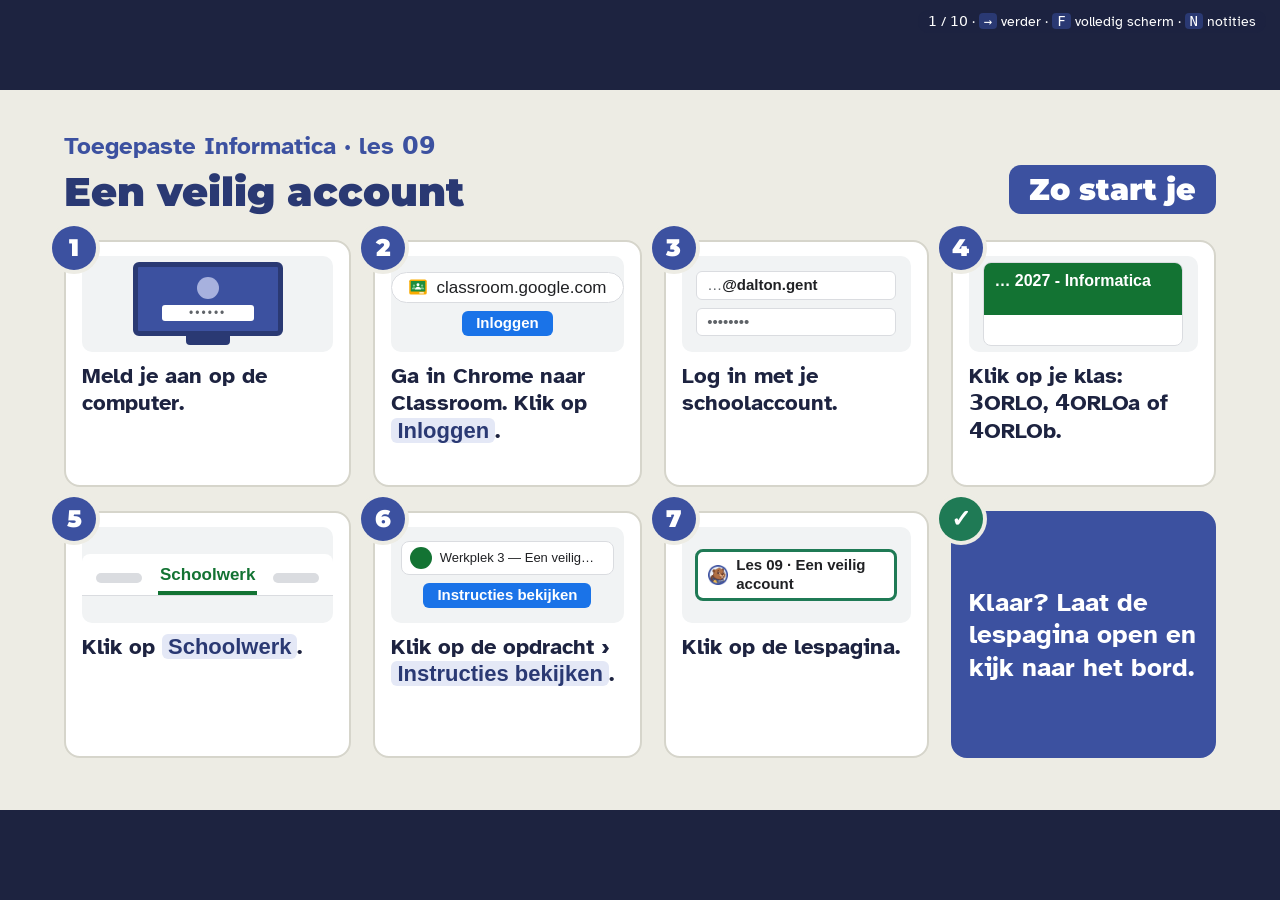
==== commit 893c9500: "Lespagina begint in Kort, zonder knop Stap voor stap / Kort Jonas, 18-10-2026: 'Zet ze op kort.' en " ====
--- a/presentatie.html
+++ b/presentatie.html
@@ -231,7 +231,7 @@
   <template class="note">
     <p><strong>Samen (3').</strong> Iedereen doet stap 1 tegelijk. Loop rond en kijk naar de schermen: het werkdocument open, met de naam van de leerling in de titel?</p>
     <p>Duim op bij de meesten: ga naar de volgende dia. Wie op de controlevraag fout had of hier vastloopt, blijft 3 tot 5 minuten bij je. De rest begint aan stap 2.</p>
-    <p>Zeg één zin over <em>Stap voor stap</em> / <em>Kort</em>: <em>"Weet je niet hoe het moet? Laat Stap voor stap aan, dan zie je elk klein stapje met een beeld. Kan je het al? Kies Kort."</em> En: <em>"Typ nooit een echt wachtwoord, ook niet in je werkdocument."</em></p>
+    <p>Zeg één zin over <em>Toon stapjes</em>: <em>"Weet je niet hoe het moet? Klik op Toon stapjes, dan zie je elk klein stapje met een beeld."</em> En: <em>"Typ nooit een echt wachtwoord, ook niet in je werkdocument."</em></p>
   </template>
 </section>
 
